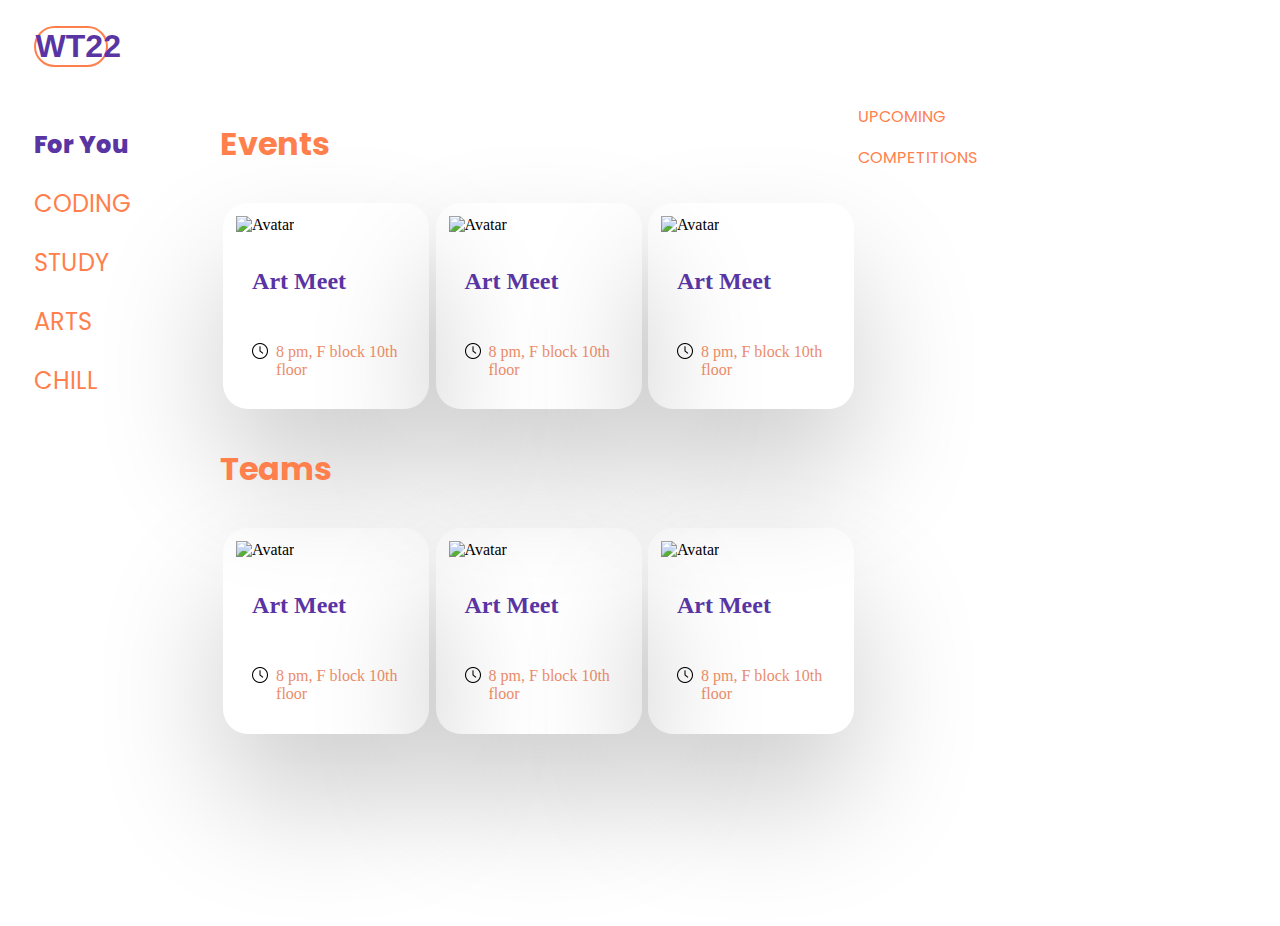
==== index.html @ d5bf1677 "added files" ====
<!DOCTYPE html>
<html>

<head>
  <link rel="preconnect" href="https://fonts.googleapis.com">
<link rel="preconnect" href="https://fonts.gstatic.com" crossorigin>
<link href="https://fonts.googleapis.com/css2?family=Poppins:wght@400;500;600;700;800&display=swap" rel="stylesheet">
  <meta charset="utf-8">
  <meta name="viewport" content="width=device-width">
  <title>WT22</title>
  <link href="style.css" rel="stylesheet" type="text/css" />
</head>

<body>
  <h1 id="team-name">WT22</h1>

  <div class="space-area">
    <section class="left-align">
      <p id="find-buddy">For You</p>
      <p class="sa-text">CODING</p>
      <p class="sa-text">STUDY</p>
      <p class="sa-text">ARTS</p>
      <p class="sa-text">CHILL</p>
    </section>
    <section class="middle-align">
      <p class="ma-text">Events</p>
      <div class="event-main">
        <div class="cards-event">
            <img src="https://images.unsplash.com/photo-1501281668745-f7f57925c3b4?ixlib=rb-1.2.1&ixid=MnwxMjA3fDB8MHxwaG90by1wYWdlfHx8fGVufDB8fHx8&auto=format&fit=crop&w=1170&q=80" alt="Avatar" style="width:100%">
            <div class="container">
            <h4 class="event-h"><b>Art Meet</b></h4>
            <div class="clk">
                <img class="icons" src="img/time.png">
                <p class="event-p">8 pm, F block 10th floor</p>
            </div>
            </div>
        </div>
        <div class="cards-event">
            <img src="https://images.unsplash.com/photo-1501281668745-f7f57925c3b4?ixlib=rb-1.2.1&ixid=MnwxMjA3fDB8MHxwaG90by1wYWdlfHx8fGVufDB8fHx8&auto=format&fit=crop&w=1170&q=80" alt="Avatar" style="width:100%">
            <div class="container">
            <h4 class="event-h"><b>Art Meet</b></h4>
            <div class="clk">
                <img class="icons" src="img/time.png">
                <p class="event-p">8 pm, F block 10th floor</p>
            </div>
            </div>
        </div>
        <div class="cards-event">
            <img src="https://images.unsplash.com/photo-1501281668745-f7f57925c3b4?ixlib=rb-1.2.1&ixid=MnwxMjA3fDB8MHxwaG90by1wYWdlfHx8fGVufDB8fHx8&auto=format&fit=crop&w=1170&q=80" alt="Avatar" style="width:100%">
            <div class="container">
            <h4 class="event-h"><b>Art Meet</b></h4>
            <div class="clk">
                <img class="icons" src="img/time.png">
                <p class="event-p">8 pm, F block 10th floor</p>
            </div>
            </div>
        </div>
    </div>
    <p class="ma-text">Teams</p>
      <div class="event-main">
        <div class="cards-event">
            <img src="https://images.unsplash.com/photo-1501281668745-f7f57925c3b4?ixlib=rb-1.2.1&ixid=MnwxMjA3fDB8MHxwaG90by1wYWdlfHx8fGVufDB8fHx8&auto=format&fit=crop&w=1170&q=80" alt="Avatar" style="width:100%">
            <div class="container">
            <h4 class="event-h"><b>Art Meet</b></h4>
            <div class="clk">
                <img class="icons" src="img/time.png">
                <p class="event-p">8 pm, F block 10th floor</p>
            </div>
            </div>
        </div>
        <div class="cards-event">
            <img src="https://images.unsplash.com/photo-1501281668745-f7f57925c3b4?ixlib=rb-1.2.1&ixid=MnwxMjA3fDB8MHxwaG90by1wYWdlfHx8fGVufDB8fHx8&auto=format&fit=crop&w=1170&q=80" alt="Avatar" style="width:100%">
            <div class="container">
            <h4 class="event-h"><b>Art Meet</b></h4>
            <div class="clk">
                <img class="icons" src="img/time.png">
                <p class="event-p">8 pm, F block 10th floor</p>
            </div>
            </div>
        </div>
        <div class="cards-event">
            <img src="https://images.unsplash.com/photo-1501281668745-f7f57925c3b4?ixlib=rb-1.2.1&ixid=MnwxMjA3fDB8MHxwaG90by1wYWdlfHx8fGVufDB8fHx8&auto=format&fit=crop&w=1170&q=80" alt="Avatar" style="width:100%">
            <div class="container">
            <h4 class="event-h"><b>Art Meet</b></h4>
            <div class="clk">
                <img class="icons" src="img/time.png">
                <p class="event-p">8 pm, F block 10th floor</p>
            </div>
            </div>
        </div>
    </div>
    </section>
    <section class="right-align">
      <p class="ra-text">UPCOMING</p>
      <p class="ra-text">COMPETITIONS</p>
    </section>
  </div>
  <script src="script.js"></script>
</body>

</html>
---- style.css ----
html,
body {
  height: 100%;
  width: 100%;
}

 .space-area {
  display: flex;
}

.left-align{
  padding-left: 2%;
  padding-right: 7%;
}

.middle-align{
  padding-left: 0%;
  padding-right: 0%;
}

.right-align{
  padding-left: 0%;
  padding-right: 10%;
}

#find-buddy{
  color:#5935A4;
  font-family: 'Poppins',sans-sarif;
  font-size: 150%;
  font-weight: 800;
  margin-top: 40%;
} 

#team-name{
  margin-left: 2%;
  margin-top: 2%;
  width: 5.5%;
  color: #5935A4;
  font-family:Verdana, Geneva, Tahoma, sans-serif;
  border: 2px solid #ff7f4d;
  border-radius: 40px;

}

.sa-text{
  color: #ff7f4d;
  font-family: 'Poppins',sans-sarif;
  font-size: 150%;
}

.ma-text{
  color: #ff7f4d;
  font-family: 'Poppins',sans-sarif;
  font-size: 200%;
  font-weight: bold;
}

.ra-text{
  color: #ff7f4d;
  font-family: 'Poppins',sans-sarif;
}

.event-main{
    display: flex;
}

.icons{
    width: 1em;
    height: 1em;
    margin-top: 1em;
    margin-right: 0.5em;
}

.clk{
    display: flex;
}

.event-p{
    padding-bottom: 0em;
    opacity: 0.65;
    color: #e24e13;
}

.event-h{
    color: #5935A4;
    font-weight: bold;
    font-size: 150%;
}

.cards-event {
  /* Add shadows to create the "card" effect */
  box-shadow: 0 4em 8em 0 rgba(0,0,0,0.2);
  transition: 0.3s;
  padding: 2%;
  margin: 0.5%;
  border-radius: 25px;
}

/* On mouse-over, add a deeper shadow */
.card:hover {
  box-shadow: 0 8em 16em 0 rgba(0,0,0,0.2);
}

/* Add some padding inside the card container */
.container {
  padding: 2px 16px;
}
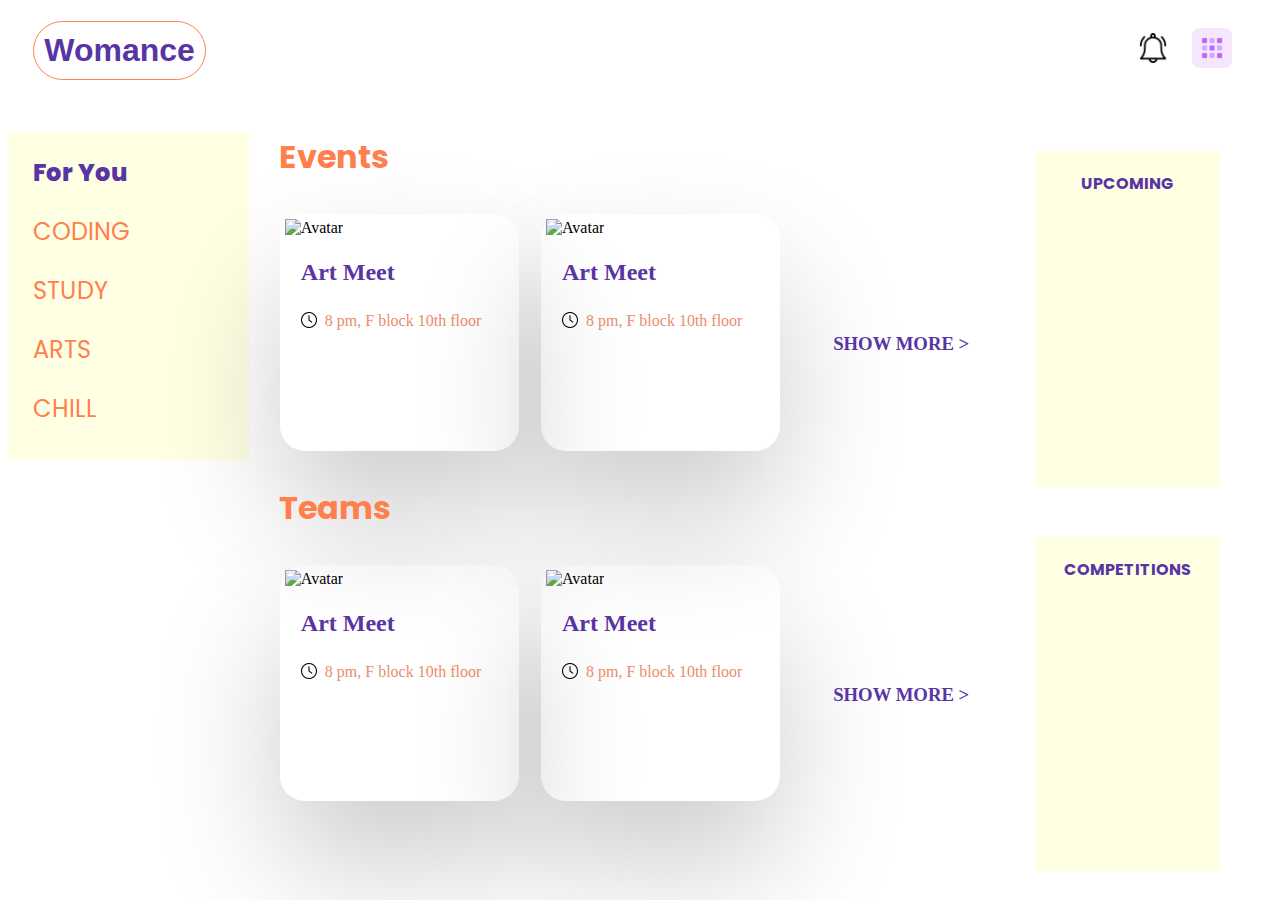
==== commit e9a0c4e1: "Added Readme and updated main page" ====
--- a/index.html
+++ b/index.html
@@ -1,101 +1,122 @@
 <!DOCTYPE html>
 <html>
+	<head>
+		<link rel="preconnect" href="https://fonts.googleapis.com" />
+		<link rel="preconnect" href="https://fonts.gstatic.com" crossorigin />
+		<link
+			href="https://fonts.googleapis.com/css2?family=Poppins:wght@400;500;600;700;800&display=swap"
+			rel="stylesheet"
+		/>
+		<meta charset="utf-8" />
+		<meta name="viewport" content="width=device-width" />
+		<title>WT22</title>
+		<link href="style.css" rel="stylesheet" type="text/css" />
+	</head>
 
-<head>
-  <link rel="preconnect" href="https://fonts.googleapis.com">
-<link rel="preconnect" href="https://fonts.gstatic.com" crossorigin>
-<link href="https://fonts.googleapis.com/css2?family=Poppins:wght@400;500;600;700;800&display=swap" rel="stylesheet">
-  <meta charset="utf-8">
-  <meta name="viewport" content="width=device-width">
-  <title>WT22</title>
-  <link href="style.css" rel="stylesheet" type="text/css" />
-</head>
+	<body>
+		<div class="nav">
+			<h1 class="team-name">Womance</h1>
+			<div>
+				<img
+					class="noti"
+					src="./img/notification.png"
+					alt=""
+					width="30px"
+					height="30px"
+				/>
+				<img
+					class="grid"
+					src="./img/menugrid.png"
+					alt=""
+					width="40px"
+					height="40px"
+				/>
+			</div>
+		</div>
 
-<body>
-  <h1 id="team-name">WT22</h1>
-
-  <div class="space-area">
-    <section class="left-align">
-      <p id="find-buddy">For You</p>
-      <p class="sa-text">CODING</p>
-      <p class="sa-text">STUDY</p>
-      <p class="sa-text">ARTS</p>
-      <p class="sa-text">CHILL</p>
-    </section>
-    <section class="middle-align">
-      <p class="ma-text">Events</p>
-      <div class="event-main">
-        <div class="cards-event">
-            <img src="https://images.unsplash.com/photo-1501281668745-f7f57925c3b4?ixlib=rb-1.2.1&ixid=MnwxMjA3fDB8MHxwaG90by1wYWdlfHx8fGVufDB8fHx8&auto=format&fit=crop&w=1170&q=80" alt="Avatar" style="width:100%">
-            <div class="container">
-            <h4 class="event-h"><b>Art Meet</b></h4>
-            <div class="clk">
-                <img class="icons" src="img/time.png">
-                <p class="event-p">8 pm, F block 10th floor</p>
-            </div>
-            </div>
-        </div>
-        <div class="cards-event">
-            <img src="https://images.unsplash.com/photo-1501281668745-f7f57925c3b4?ixlib=rb-1.2.1&ixid=MnwxMjA3fDB8MHxwaG90by1wYWdlfHx8fGVufDB8fHx8&auto=format&fit=crop&w=1170&q=80" alt="Avatar" style="width:100%">
-            <div class="container">
-            <h4 class="event-h"><b>Art Meet</b></h4>
-            <div class="clk">
-                <img class="icons" src="img/time.png">
-                <p class="event-p">8 pm, F block 10th floor</p>
-            </div>
-            </div>
-        </div>
-        <div class="cards-event">
-            <img src="https://images.unsplash.com/photo-1501281668745-f7f57925c3b4?ixlib=rb-1.2.1&ixid=MnwxMjA3fDB8MHxwaG90by1wYWdlfHx8fGVufDB8fHx8&auto=format&fit=crop&w=1170&q=80" alt="Avatar" style="width:100%">
-            <div class="container">
-            <h4 class="event-h"><b>Art Meet</b></h4>
-            <div class="clk">
-                <img class="icons" src="img/time.png">
-                <p class="event-p">8 pm, F block 10th floor</p>
-            </div>
-            </div>
-        </div>
-    </div>
-    <p class="ma-text">Teams</p>
-      <div class="event-main">
-        <div class="cards-event">
-            <img src="https://images.unsplash.com/photo-1501281668745-f7f57925c3b4?ixlib=rb-1.2.1&ixid=MnwxMjA3fDB8MHxwaG90by1wYWdlfHx8fGVufDB8fHx8&auto=format&fit=crop&w=1170&q=80" alt="Avatar" style="width:100%">
-            <div class="container">
-            <h4 class="event-h"><b>Art Meet</b></h4>
-            <div class="clk">
-                <img class="icons" src="img/time.png">
-                <p class="event-p">8 pm, F block 10th floor</p>
-            </div>
-            </div>
-        </div>
-        <div class="cards-event">
-            <img src="https://images.unsplash.com/photo-1501281668745-f7f57925c3b4?ixlib=rb-1.2.1&ixid=MnwxMjA3fDB8MHxwaG90by1wYWdlfHx8fGVufDB8fHx8&auto=format&fit=crop&w=1170&q=80" alt="Avatar" style="width:100%">
-            <div class="container">
-            <h4 class="event-h"><b>Art Meet</b></h4>
-            <div class="clk">
-                <img class="icons" src="img/time.png">
-                <p class="event-p">8 pm, F block 10th floor</p>
-            </div>
-            </div>
-        </div>
-        <div class="cards-event">
-            <img src="https://images.unsplash.com/photo-1501281668745-f7f57925c3b4?ixlib=rb-1.2.1&ixid=MnwxMjA3fDB8MHxwaG90by1wYWdlfHx8fGVufDB8fHx8&auto=format&fit=crop&w=1170&q=80" alt="Avatar" style="width:100%">
-            <div class="container">
-            <h4 class="event-h"><b>Art Meet</b></h4>
-            <div class="clk">
-                <img class="icons" src="img/time.png">
-                <p class="event-p">8 pm, F block 10th floor</p>
-            </div>
-            </div>
-        </div>
-    </div>
-    </section>
-    <section class="right-align">
-      <p class="ra-text">UPCOMING</p>
-      <p class="ra-text">COMPETITIONS</p>
-    </section>
-  </div>
-  <script src="script.js"></script>
-</body>
-
-</html>+		<div class="space-area">
+			<section class="left-align">
+				<p id="find-buddy">For You</p>
+				<p class="sa-text">CODING</p>
+				<p class="sa-text">STUDY</p>
+				<p class="sa-text">ARTS</p>
+				<p class="sa-text">CHILL</p>
+			</section>
+			<section class="middle-align">
+				<p class="ma-text">Events</p>
+				<div class="event-main">
+					<div class="cards-event">
+						<img
+							src="https://images.unsplash.com/photo-1501281668745-f7f57925c3b4?ixlib=rb-1.2.1&ixid=MnwxMjA3fDB8MHxwaG90by1wYWdlfHx8fGVufDB8fHx8&auto=format&fit=crop&w=1170&q=80"
+							alt="Avatar"
+							style="width: 100%"
+						/>
+						<div class="container">
+							<h4 class="event-h"><b>Art Meet</b></h4>
+							<div class="clk">
+								<img class="icons" src="img/time.png" />
+								<p class="event-p">8 pm, F block 10th floor</p>
+							</div>
+						</div>
+					</div>
+					<div class="cards-event">
+						<img
+							src="https://images.unsplash.com/photo-1501281668745-f7f57925c3b4?ixlib=rb-1.2.1&ixid=MnwxMjA3fDB8MHxwaG90by1wYWdlfHx8fGVufDB8fHx8&auto=format&fit=crop&w=1170&q=80"
+							alt="Avatar"
+							style="width: 100%"
+						/>
+						<div class="container">
+							<h4 class="event-h"><b>Art Meet</b></h4>
+							<div class="clk">
+								<img class="icons" src="img/time.png" />
+								<p class="event-p">8 pm, F block 10th floor</p>
+							</div>
+						</div>
+					</div>
+					<div class="more">
+						<h3>SHOW MORE ></h3>
+					</div>
+				</div>
+				<p class="ma-text">Teams</p>
+				<div class="event-main">
+					<div class="cards-event">
+						<img
+							src="https://images.unsplash.com/photo-1522071820081-009f0129c71c?ixlib=rb-1.2.1&ixid=MnwxMjA3fDB8MHxwaG90by1wYWdlfHx8fGVufDB8fHx8&auto=format&fit=crop&w=1170&q=80"
+							alt="Avatar"
+							style="width: 100%"
+						/>
+						<div class="container">
+							<h4 class="event-h"><b>Art Meet</b></h4>
+							<div class="clk">
+								<img class="icons" src="img/time.png" />
+								<p class="event-p">8 pm, F block 10th floor</p>
+							</div>
+						</div>
+					</div>
+					<div class="cards-event">
+						<img
+							src="https://images.unsplash.com/photo-1522071820081-009f0129c71c?ixlib=rb-1.2.1&ixid=MnwxMjA3fDB8MHxwaG90by1wYWdlfHx8fGVufDB8fHx8&auto=format&fit=crop&w=1170&q=80"
+							alt="Avatar"
+							style="width: 100%"
+						/>
+						<div class="container">
+							<h4 class="event-h"><b>Art Meet</b></h4>
+							<div class="clk">
+								<img class="icons" src="img/time.png" />
+								<p class="event-p">8 pm, F block 10th floor</p>
+							</div>
+						</div>
+					</div>
+					<div class="more">
+						<h3>SHOW MORE ></h3>
+					</div>
+				</div>
+			</section>
+			<section class="right-align">
+				<p class="ra-text offyellow">UPCOMING</p>
+				<p class="ra-text offyellow">COMPETITIONS</p>
+			</section>
+		</div>
+		<script src="script.js"></script>
+	</body>
+</html>
--- a/style.css
+++ b/style.css
@@ -1,107 +1,142 @@
-html,
-body {
-  height: 100%;
-  width: 100%;
+.space-area {
+	display: grid;
+	grid-template-columns: 1fr 3fr 1fr;
+	gap: 30px;
 }
 
- .space-area {
-  display: flex;
+.left-align {
+	background: #ffffe4;
+	margin-top: 30px;
+	padding-left: 25px;
+	height: 330px;
 }
 
-.left-align{
-  padding-left: 2%;
-  padding-right: 7%;
+.middle-align {
+	padding-left: 0%;
+	padding-right: 0%;
 }
 
-.middle-align{
-  padding-left: 0%;
-  padding-right: 0%;
+.right-align {
+	padding-left: 2%;
+	padding-right: 3%;
 }
 
-.right-align{
-  padding-left: 0%;
-  padding-right: 10%;
+#find-buddy {
+	color: #5935a4;
+	font-family: "Poppins", sans-sarif;
+	font-size: 150%;
+	font-weight: 800;
 }
 
-#find-buddy{
-  color:#5935A4;
-  font-family: 'Poppins',sans-sarif;
-  font-size: 150%;
-  font-weight: 800;
-  margin-top: 40%;
-} 
-
-#team-name{
-  margin-left: 2%;
-  margin-top: 2%;
-  width: 5.5%;
-  color: #5935A4;
-  font-family:Verdana, Geneva, Tahoma, sans-serif;
-  border: 2px solid #ff7f4d;
-  border-radius: 40px;
-
+.team-name {
+	margin-left: 2%;
+	margin-top: 1%;
+	color: #5935a4;
+	font-family: Verdana, Geneva, Tahoma, sans-serif;
+	border-radius: 40px;
+	border: #ff7f4d solid 1px;
+	padding: 10px;
 }
 
-.sa-text{
-  color: #ff7f4d;
-  font-family: 'Poppins',sans-sarif;
-  font-size: 150%;
+.sa-text {
+	color: #ff7f4d;
+	font-family: "Poppins", sans-sarif;
+	font-size: 150%;
 }
 
-.ma-text{
-  color: #ff7f4d;
-  font-family: 'Poppins',sans-sarif;
-  font-size: 200%;
-  font-weight: bold;
+.ma-text {
+	color: #ff7f4d;
+	font-family: "Poppins", sans-sarif;
+	font-size: 200%;
+	font-weight: bold;
 }
 
-.ra-text{
-  color: #ff7f4d;
-  font-family: 'Poppins',sans-sarif;
+.ra-text {
+	color: #5935a4;
+	text-align: center;
+	font-weight: bold;
+	margin-top: 50px;
+	padding-top: 20px;
+	font-family: "Poppins", sans-sarif;
 }
 
-.event-main{
-    display: flex;
+.event-main {
+	display: grid;
+	grid-template-columns: 2fr 2fr 1fr;
+	gap: 20px;
 }
 
-.icons{
-    width: 1em;
-    height: 1em;
-    margin-top: 1em;
-    margin-right: 0.5em;
+.icons {
+	width: 1em;
+	height: 1em;
+	margin-top: 1em;
+	margin-right: 0.5em;
 }
 
-.clk{
-    display: flex;
+.clk {
+	display: flex;
 }
 
-.event-p{
-    padding-bottom: 0em;
-    opacity: 0.65;
-    color: #e24e13;
+.event-p {
+	padding-bottom: 0em;
+	opacity: 0.65;
+	color: #e24e13;
 }
 
-.event-h{
-    color: #5935A4;
-    font-weight: bold;
-    font-size: 150%;
+.event-h {
+	color: #5935a4;
+	font-weight: bold;
+	font-size: 150%;
+	margin-bottom: 10px;
+	margin-top: 20px;
 }
 
 .cards-event {
-  /* Add shadows to create the "card" effect */
-  box-shadow: 0 4em 8em 0 rgba(0,0,0,0.2);
-  transition: 0.3s;
-  padding: 2%;
-  margin: 0.5%;
-  border-radius: 25px;
+	/* Add shadows to create the "card" effect */
+	box-shadow: 0 4em 8em 0 rgba(0, 0, 0, 0.2);
+	transition: 0.3s;
+	padding: 2%;
+	margin: 0.5%;
+	border-radius: 25px;
 }
 
 /* On mouse-over, add a deeper shadow */
 .card:hover {
-  box-shadow: 0 8em 16em 0 rgba(0,0,0,0.2);
+	box-shadow: 0 8em 16em 0 rgba(0, 0, 0, 0.2);
 }
 
 /* Add some padding inside the card container */
 .container {
-  padding: 2px 16px;
-}+	padding: 2px 16px;
+}
+
+.offyellow {
+	height: 45%;
+	width: 80%;
+	background: #ffffe4;
+}
+
+.nav {
+	display: flex;
+	justify-content: space-between;
+}
+
+.grid {
+	position: relative;
+	top: 20px;
+	right: 40px;
+}
+
+.noti {
+	position: relative;
+	right: 60px;
+	top: 15px;
+}
+
+.more h3 {
+	height: 100px;
+	width: 200px;
+	color: #5935a4;
+	text-align: center;
+	margin-top: 120px;
+}
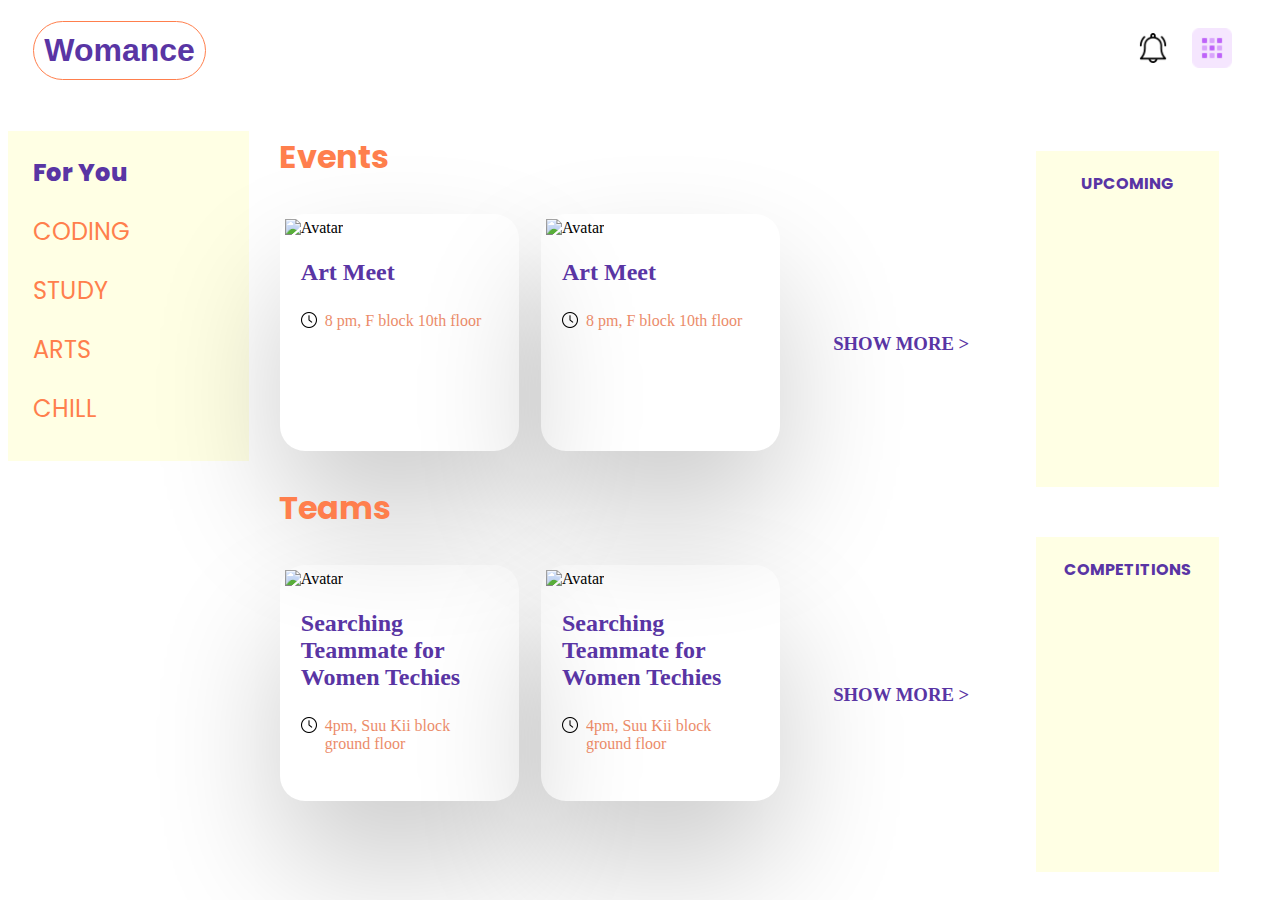
==== commit cf31f77b: "updated main page" ====
--- a/index.html
+++ b/index.html
@@ -24,6 +24,7 @@
 					width="30px"
 					height="30px"
 				/>
+				<a href="signup/signup.html">
 				<img
 					class="grid"
 					src="./img/menugrid.png"
@@ -31,6 +32,7 @@
 					width="40px"
 					height="40px"
 				/>
+			</a>
 			</div>
 		</div>
 
@@ -86,10 +88,10 @@
 							style="width: 100%"
 						/>
 						<div class="container">
-							<h4 class="event-h"><b>Art Meet</b></h4>
+							<h4 class="event-h"><b>Searching Teammate for Women Techies</b></h4>
 							<div class="clk">
 								<img class="icons" src="img/time.png" />
-								<p class="event-p">8 pm, F block 10th floor</p>
+								<p class="event-p">4pm, Suu Kii block ground floor</p>
 							</div>
 						</div>
 					</div>
@@ -100,10 +102,10 @@
 							style="width: 100%"
 						/>
 						<div class="container">
-							<h4 class="event-h"><b>Art Meet</b></h4>
+							<h4 class="event-h"><b>Searching Teammate for Women Techies</b></h4>
 							<div class="clk">
 								<img class="icons" src="img/time.png" />
-								<p class="event-p">8 pm, F block 10th floor</p>
+								<p class="event-p">4pm, Suu Kii block ground floor</p>
 							</div>
 						</div>
 					</div>
